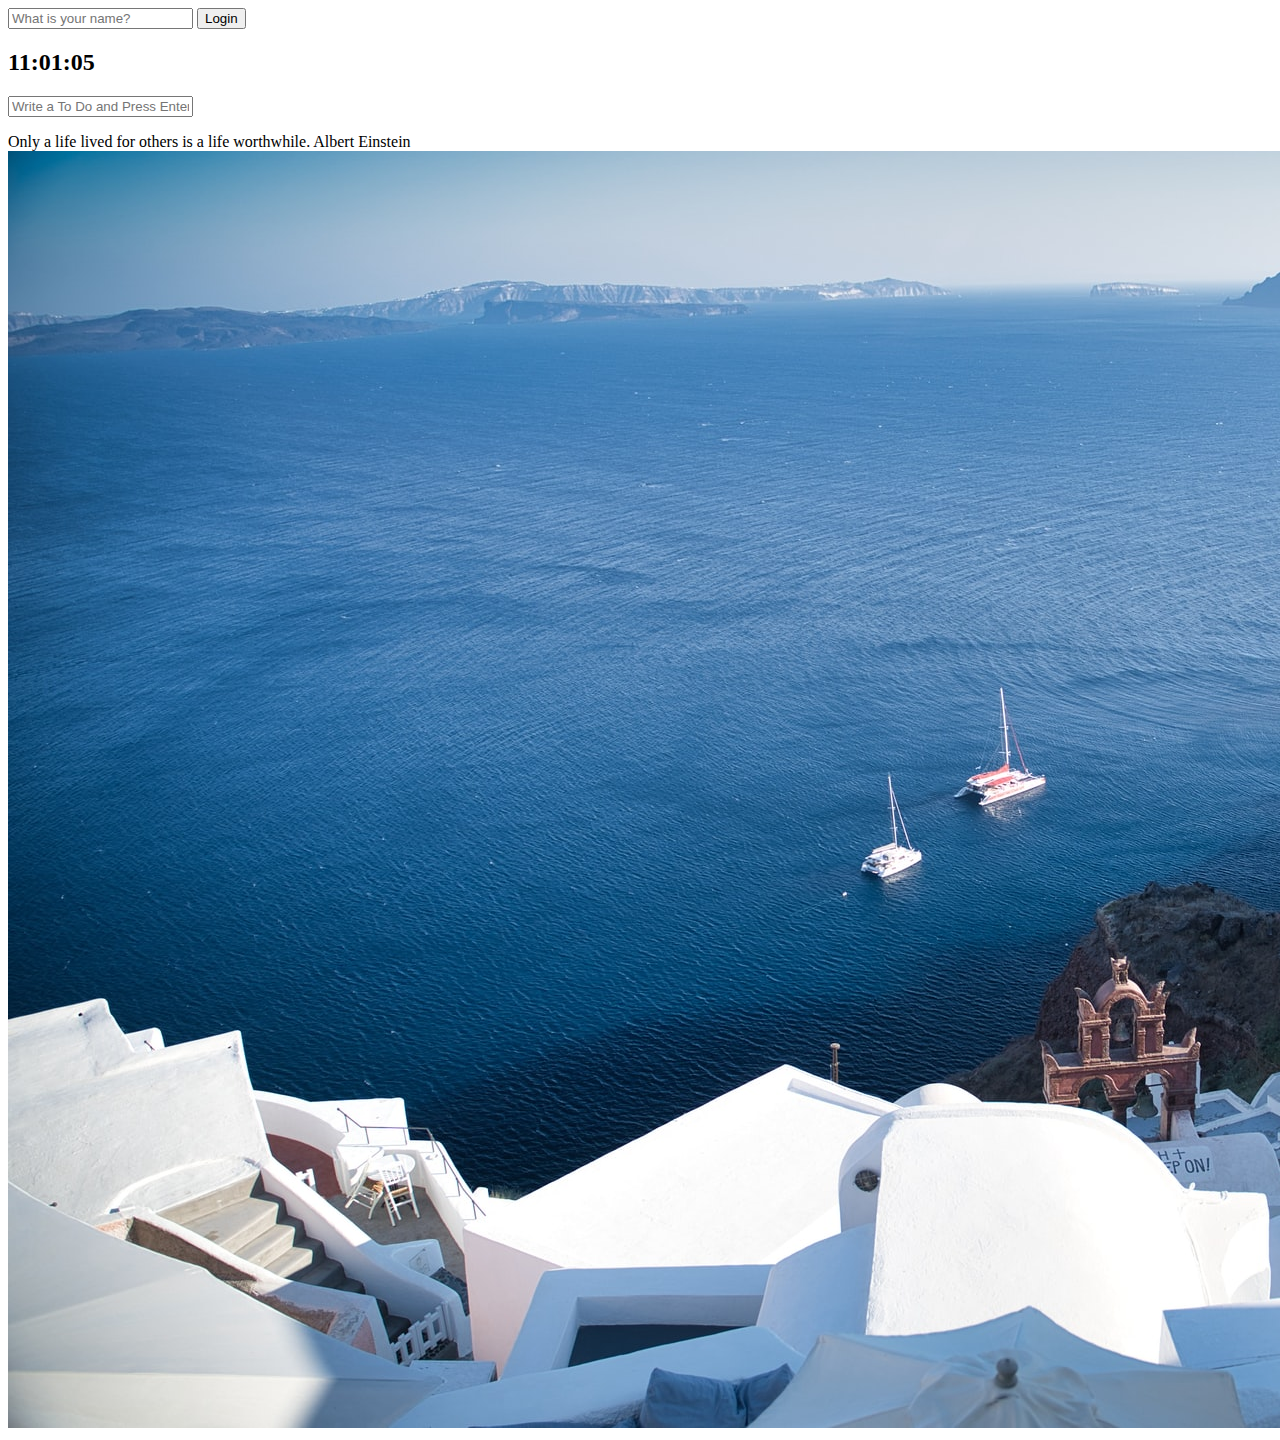
==== index.html @ d3e75e00 "add files via git" ====
<!DOCTYPE html>
<html lang="en">
  <head>
    <meta charset="UTF-8" />
    <meta http-equiv="X-UA-Compatible" content="IE=edge" />
    <meta name="viewport" content="width=device-width, initial-scale=1.0" />
    <title>Momentum App</title>
    <link rel="stylesheet" href="css/style.css" />
  </head>
  <body>
    <form id="login-form" class="hidden">
      <input
        required
        maxlength="15"
        type="text"
        placeholder="What is your name?"
      />
      <input type="submit" value="Login" />
    </form>
    <h2 id="clock">00:00:00</h2>
    <h1 id="greeting" class="hidden"></h1>
    <form id="todo-form">
      <input type="text" placeholder="Write a To Do and Press Enter" required />
    </form>
    <ul id="todo-list"></ul>
    <div id="quote">
      <span></span>
      <span></span>
    </div>

    <script src="js/greetings.js"></script>
    <script src="js/clock.js"></script>
    <script src="js/quotes.js"></script>
    <script src="js/background.js"></script>
    <script src="js/todo.js"></script>
  </body>
</html>
---- css/style.css ----
.hidden {
  display: none;
}
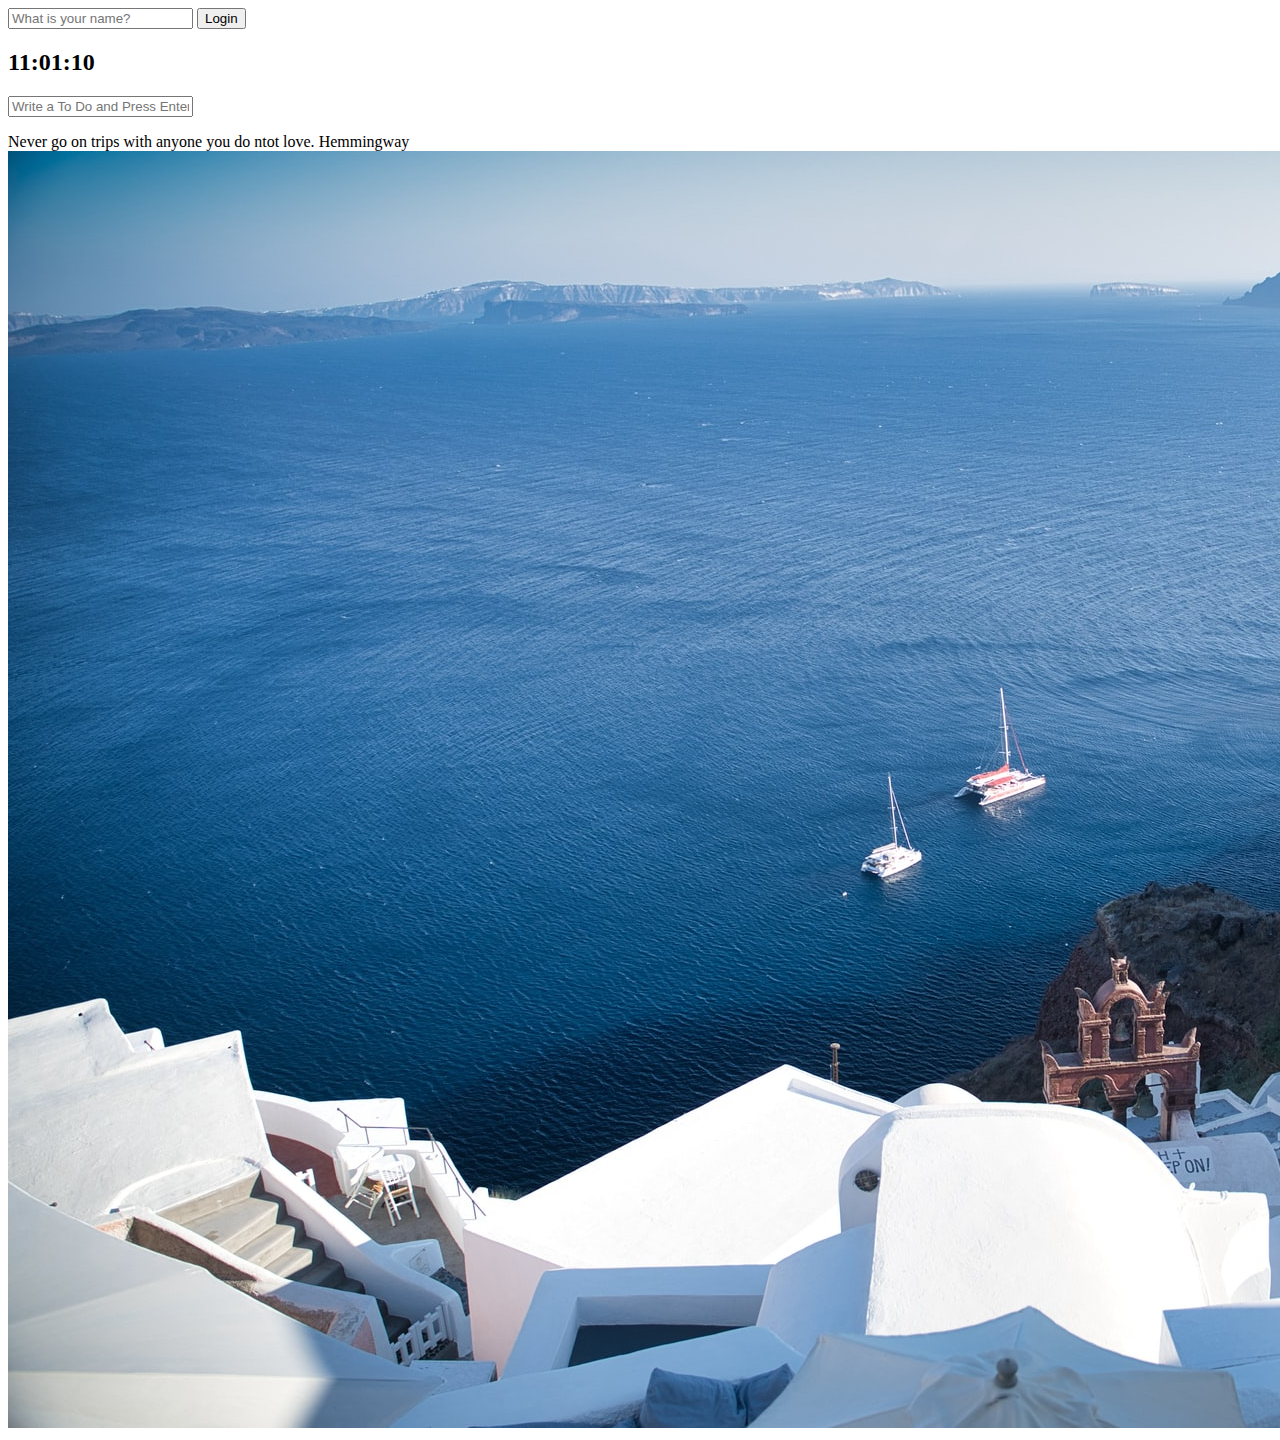
==== commit cf1cb29c: "f [ToDo]" ====
--- a/index.html
+++ b/index.html
@@ -1,37 +1,41 @@
-<!DOCTYPE html>
-<html lang="en">
-  <head>
-    <meta charset="UTF-8" />
-    <meta http-equiv="X-UA-Compatible" content="IE=edge" />
-    <meta name="viewport" content="width=device-width, initial-scale=1.0" />
-    <title>Momentum App</title>
-    <link rel="stylesheet" href="css/style.css" />
-  </head>
-  <body>
-    <form id="login-form" class="hidden">
-      <input
-        required
-        maxlength="15"
-        type="text"
-        placeholder="What is your name?"
-      />
-      <input type="submit" value="Login" />
-    </form>
-    <h2 id="clock">00:00:00</h2>
-    <h1 id="greeting" class="hidden"></h1>
-    <form id="todo-form">
-      <input type="text" placeholder="Write a To Do and Press Enter" required />
-    </form>
-    <ul id="todo-list"></ul>
-    <div id="quote">
-      <span></span>
-      <span></span>
-    </div>
-
-    <script src="js/greetings.js"></script>
-    <script src="js/clock.js"></script>
-    <script src="js/quotes.js"></script>
-    <script src="js/background.js"></script>
-    <script src="js/todo.js"></script>
-  </body>
-</html>
+<!DOCTYPE html>
+<html lang="en">
+    <head>
+        <meta charset="UTF-8" />
+        <meta http-equiv="X-UA-Compatible" content="IE=edge" />
+        <meta name="viewport" content="width=device-width, initial-scale=1.0" />
+        <title>Momentum App</title>
+        <link rel="stylesheet" href="css/style.css" />
+    </head>
+    <body>
+        <form id="login-form" class="hidden">
+            <input
+                required
+                maxlength="15"
+                type="text"
+                placeholder="What is your name?"
+            />
+            <input type="submit" value="Login" />
+        </form>
+        <h2 id="clock">00:00:00</h2>
+        <h1 id="greeting" class="hidden"></h1>
+        <form id="todo-form">
+            <input
+                type="text"
+                placeholder="Write a To Do and Press Enter"
+                required
+            />
+        </form>
+        <ul id="todo-list"></ul>
+        <div id="quote">
+            <span></span>
+            <span></span>
+        </div>
+
+        <script src="js/greetings.js"></script>
+        <script src="js/clock.js"></script>
+        <script src="js/quotes.js"></script>
+        <script src="js/background.js"></script>
+        <script src="js/todo.js"></script>
+    </body>
+</html>
--- a/css/style.css
+++ b/css/style.css
@@ -1,3 +1,3 @@
-.hidden {
-  display: none;
-}
+.hidden {
+  display: none;
+}
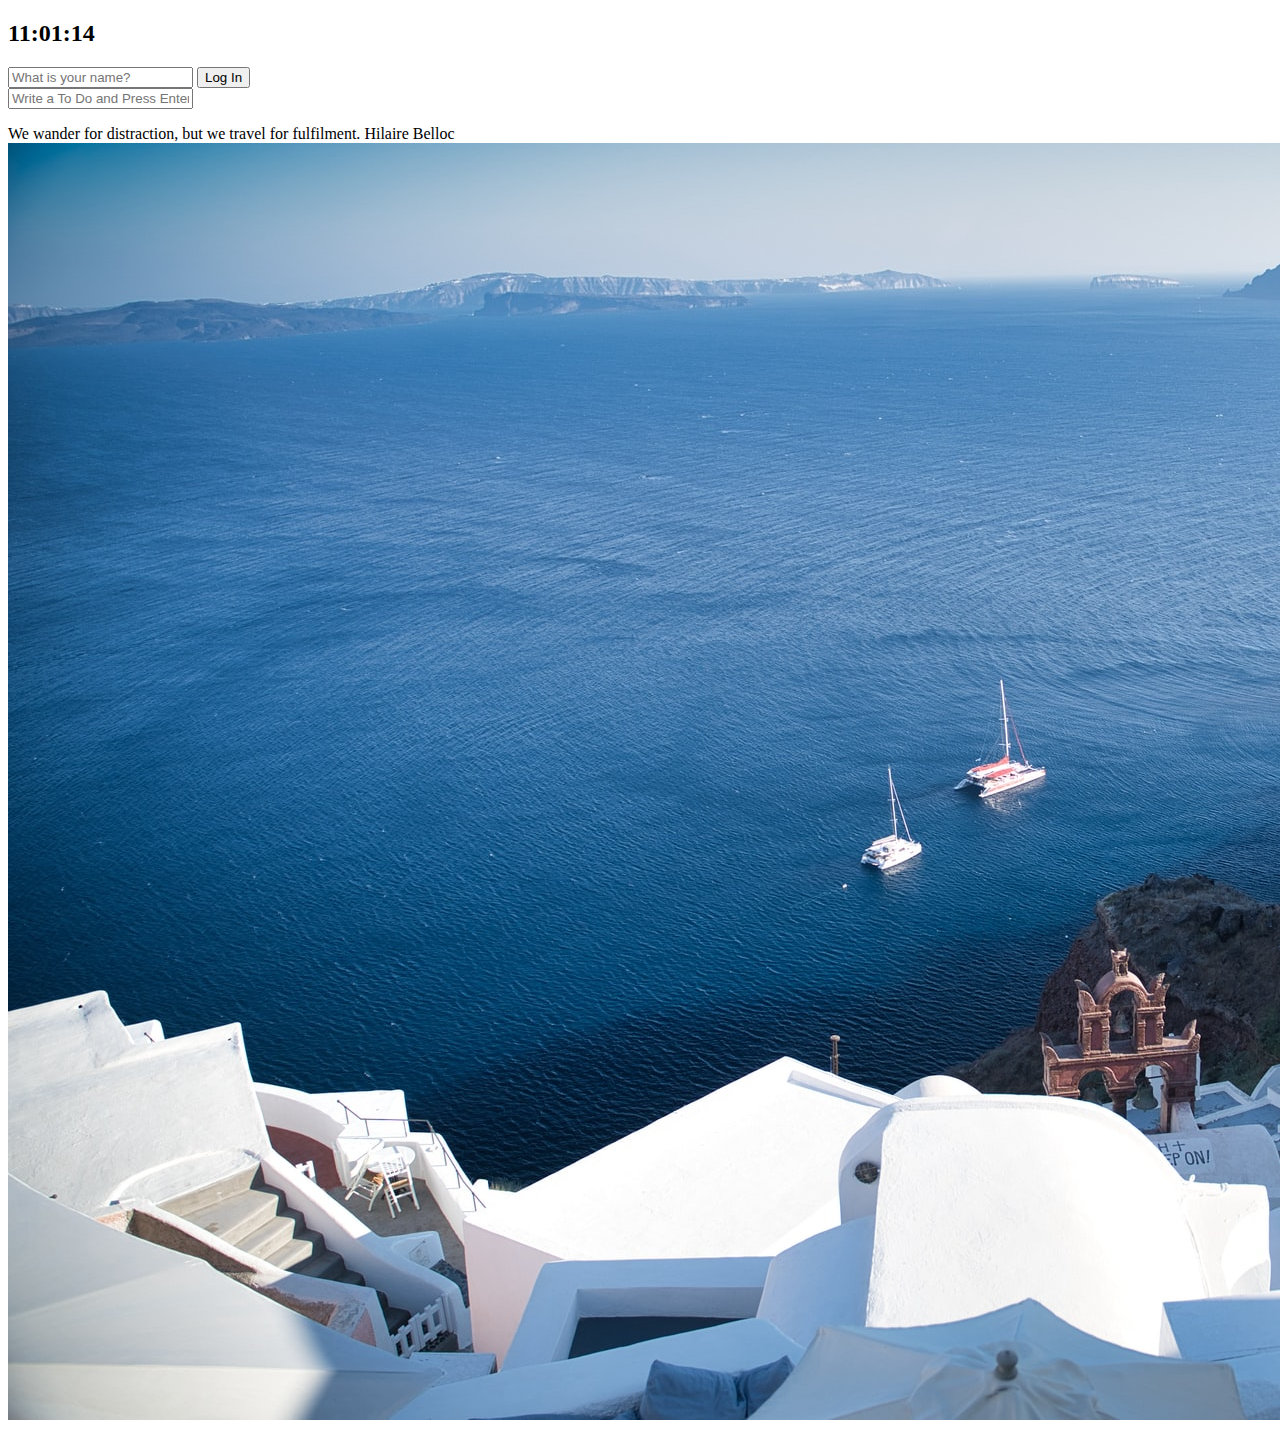
==== commit f0046781: "Weather Api" ====
--- a/index.html
+++ b/index.html
@@ -2,23 +2,22 @@
 <html lang="en">
     <head>
         <meta charset="UTF-8" />
-        <meta http-equiv="X-UA-Compatible" content="IE=edge" />
         <meta name="viewport" content="width=device-width, initial-scale=1.0" />
+        <link rel="stylesheet" href="css/style.css" />
         <title>Momentum App</title>
-        <link rel="stylesheet" href="css/style.css" />
     </head>
     <body>
-        <form id="login-form" class="hidden">
+        <h2 id="clock">00:00:00</h2>
+        <form class="hidden" id="login-form">
             <input
                 required
                 maxlength="15"
                 type="text"
                 placeholder="What is your name?"
             />
-            <input type="submit" value="Login" />
+            <input type="submit" value="Log In" />
         </form>
-        <h2 id="clock">00:00:00</h2>
-        <h1 id="greeting" class="hidden"></h1>
+        <h1 class="hidden" id="greeting"></h1>
         <form id="todo-form">
             <input
                 type="text"
@@ -31,11 +30,15 @@
             <span></span>
             <span></span>
         </div>
-
+        <div id="weather">
+            <span></span>
+            <span></span>
+        </div>
         <script src="js/greetings.js"></script>
         <script src="js/clock.js"></script>
         <script src="js/quotes.js"></script>
         <script src="js/background.js"></script>
         <script src="js/todo.js"></script>
+        <script src="js/weather.js"></script>
     </body>
 </html>
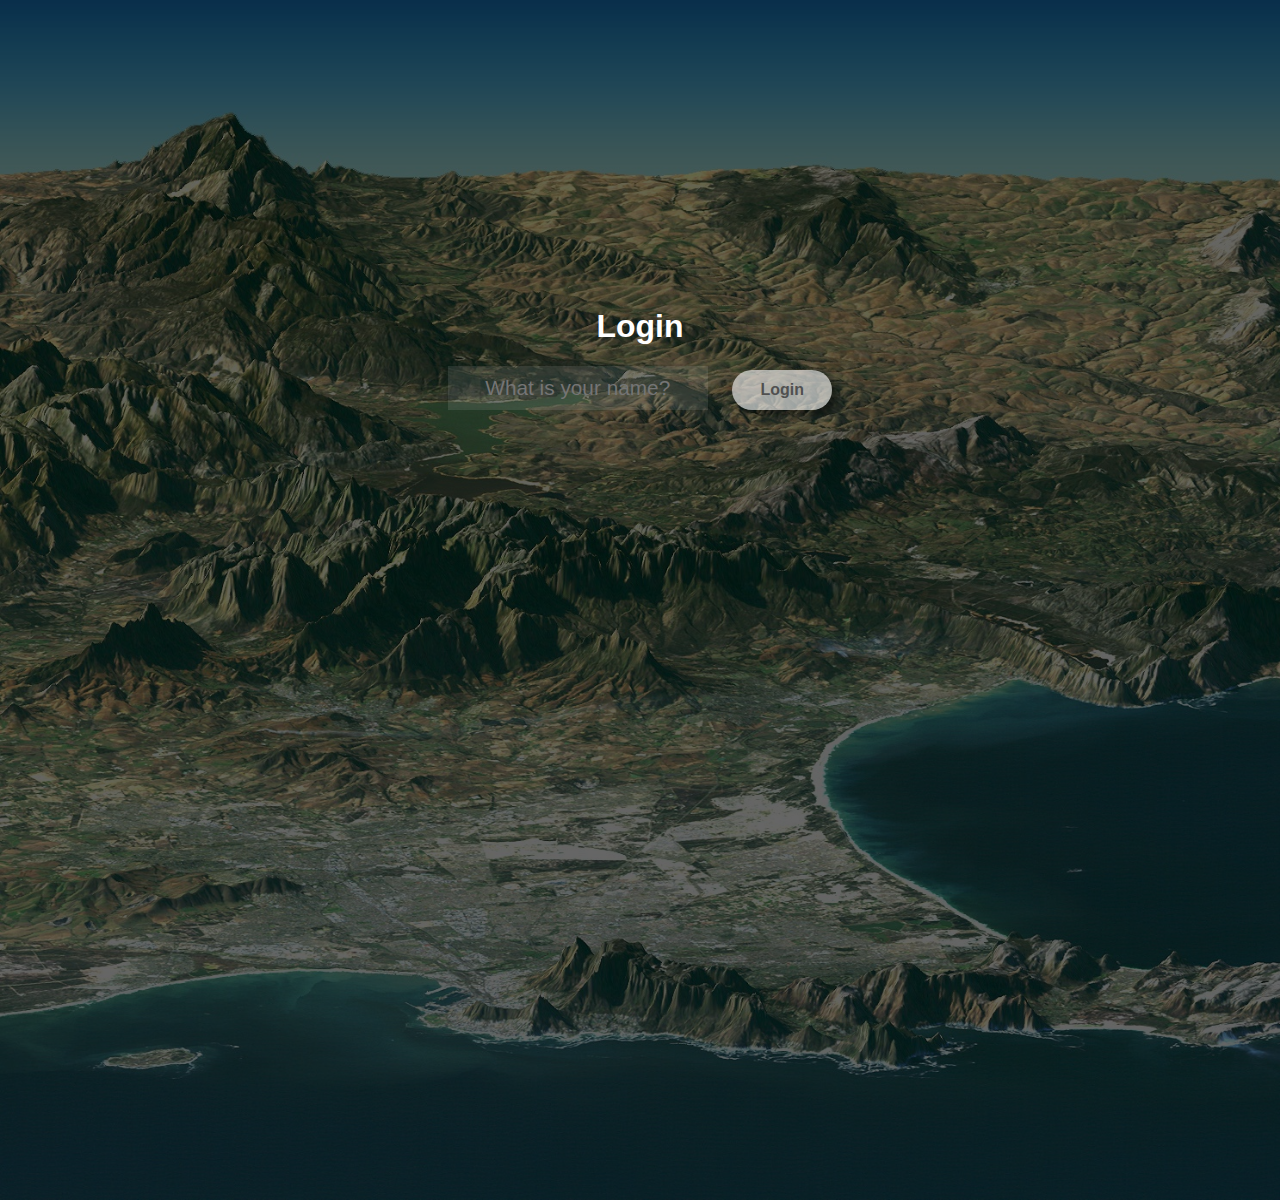
==== commit 2a91efbd: "Update Styles + Login page" ====
--- a/index.html
+++ b/index.html
@@ -1,44 +1,34 @@
 <!DOCTYPE html>
 <html lang="en">
-    <head>
-        <meta charset="UTF-8" />
-        <meta name="viewport" content="width=device-width, initial-scale=1.0" />
-        <link rel="stylesheet" href="css/style.css" />
-        <title>Momentum App</title>
-    </head>
-    <body>
-        <h2 id="clock">00:00:00</h2>
-        <form class="hidden" id="login-form">
-            <input
-                required
-                maxlength="15"
-                type="text"
-                placeholder="What is your name?"
-            />
-            <input type="submit" value="Log In" />
-        </form>
-        <h1 class="hidden" id="greeting"></h1>
-        <form id="todo-form">
-            <input
-                type="text"
-                placeholder="Write a To Do and Press Enter"
-                required
-            />
-        </form>
-        <ul id="todo-list"></ul>
-        <div id="quote">
-            <span></span>
-            <span></span>
-        </div>
-        <div id="weather">
-            <span></span>
-            <span></span>
-        </div>
-        <script src="js/greetings.js"></script>
-        <script src="js/clock.js"></script>
-        <script src="js/quotes.js"></script>
-        <script src="js/background.js"></script>
-        <script src="js/todo.js"></script>
-        <script src="js/weather.js"></script>
-    </body>
+  <head>
+    <meta charset="UTF-8" />
+    <meta name="viewport" content="width=device-width, initial-scale=1.0" />
+    <link rel="stylesheet" href="css/style.css" />
+    <title>Momentum App</title>
+  </head>
+  <body>
+    <h2 id="clock">00:00:00</h2>
+    <h1 id="greeting"></h1>
+    <form id="todo-form">
+      <input type="text" placeholder="Write a To Do and Press Enter" required />
+    </form>
+    <div style="padding-left: 300px; padding-right: 300px">
+      <ul id="todo-list" class="none"></ul>
+    </div>
+    <div id="quote">
+      <span></span>
+      <span></span>
+    </div>
+    <div id="weather">
+      <span></span>
+      <span></span>
+    </div>
+    <script src="https://ajax.googleapis.com/ajax/libs/jquery/3.6.0/jquery.min.js"></script>
+    <script src="js/greetings.js"></script>
+    <script src="js/clock.js"></script>
+    <script src="js/quotes.js"></script>
+    <script src="js/background.js"></script>
+    <script src="js/todo.js"></script>
+    <script src="js/weather.js"></script>
+  </body>
 </html>
--- a/css/style.css
+++ b/css/style.css
@@ -1,3 +1,129 @@
 .hidden {
   display: none;
 }
+
+* {
+  box-sizing: border-box;
+}
+body {
+  padding-top: 300px;
+  font-family: "Baloo Tammudu 2", "Noto Sans KR", sans-serif;
+}
+
+#bgImage {
+  position: absolute;
+  left: 0;
+  top: 0;
+  max-width: 100%;
+  min-width: 1880px;
+  max-height: 1400px;
+  min-height: 1200px;
+  z-index: -5;
+  filter: brightness(40%);
+}
+
+.deleteToDO {
+  font-family: Impact, Haettenschweiler, "Arial Narrow Bold", sans-serif;
+}
+
+#clock {
+  text-align: center;
+  font-size: 8rem;
+  margin: 10px;
+  color: white;
+  padding: -100px;
+}
+#greeting {
+  margin: 30px;
+  text-align: center;
+  color: white;
+  font-weight: 400;
+  font-size: 2rem;
+  font-weight: 600;
+}
+#todo-form {
+  text-align: center;
+  margin-top: 0px;
+}
+#todo-form input {
+  text-align: center;
+  color: white;
+  font-size: 1rem;
+  width: 540px;
+  height: 40px;
+  background-color: rgba(255, 255, 255, 0.1);
+  font-weight: 500;
+  border: none;
+  margin-bottom: 20px;
+  margin-top: -50px;
+  transition: all, 0.4s;
+}
+#todo-form input:hover {
+  background-color: rgba(255, 255, 255, 0.4);
+}
+#todo-form input:hover::-webkit-input-placeholder {
+  /*placeholder color change*/
+  color: rgb(50, 50, 50);
+}
+#todo-form input:focus {
+  outline: none;
+  border-bottom: 1px solid white;
+  background-color: rgba(0, 0, 0, 0);
+}
+#todo-list {
+  text-align: center;
+  padding: 10px;
+  border-radius: 10px;
+  background-color: rgba(255, 255, 255, 0.2);
+}
+#todo-list li {
+  list-style: circle;
+  color: rgba(250, 250, 250, 0.8);
+  margin-top: 40px;
+  margin-bottom: 50px;
+  font-size: 1rem;
+  width: 540px;
+  margin: 0 auto;
+}
+#todo-list li:hover {
+  color: rgb(255, 166, 0);
+  background-color: rgba(255, 255, 255, 0.2);
+}
+#todo-list button {
+  margin-left: 10px;
+  background-color: rgba(255, 255, 255, 0);
+  outline: none;
+  color: white;
+  font-weight: 700;
+  width: 30px;
+  height: 30px;
+  border: none;
+  font-size: 1.2rem;
+}
+#todo-list button:hover {
+  cursor: pointer;
+}
+#quote {
+  text-align: center;
+  position: fixed;
+  bottom: 20px;
+  margin-left: 36px;
+  font-size: 0.8rem;
+  font-weight: 200;
+  color: rgba(255, 255, 255, 0.8);
+}
+#weather {
+  position: fixed;
+  top: 20px;
+  right: 36px;
+  color: white;
+  font-size: 0.9rem;
+  font-weight: 700;
+}
+#weather:hover {
+  color: rgb(255, 166, 0);
+}
+
+.none {
+  display: none;
+}
